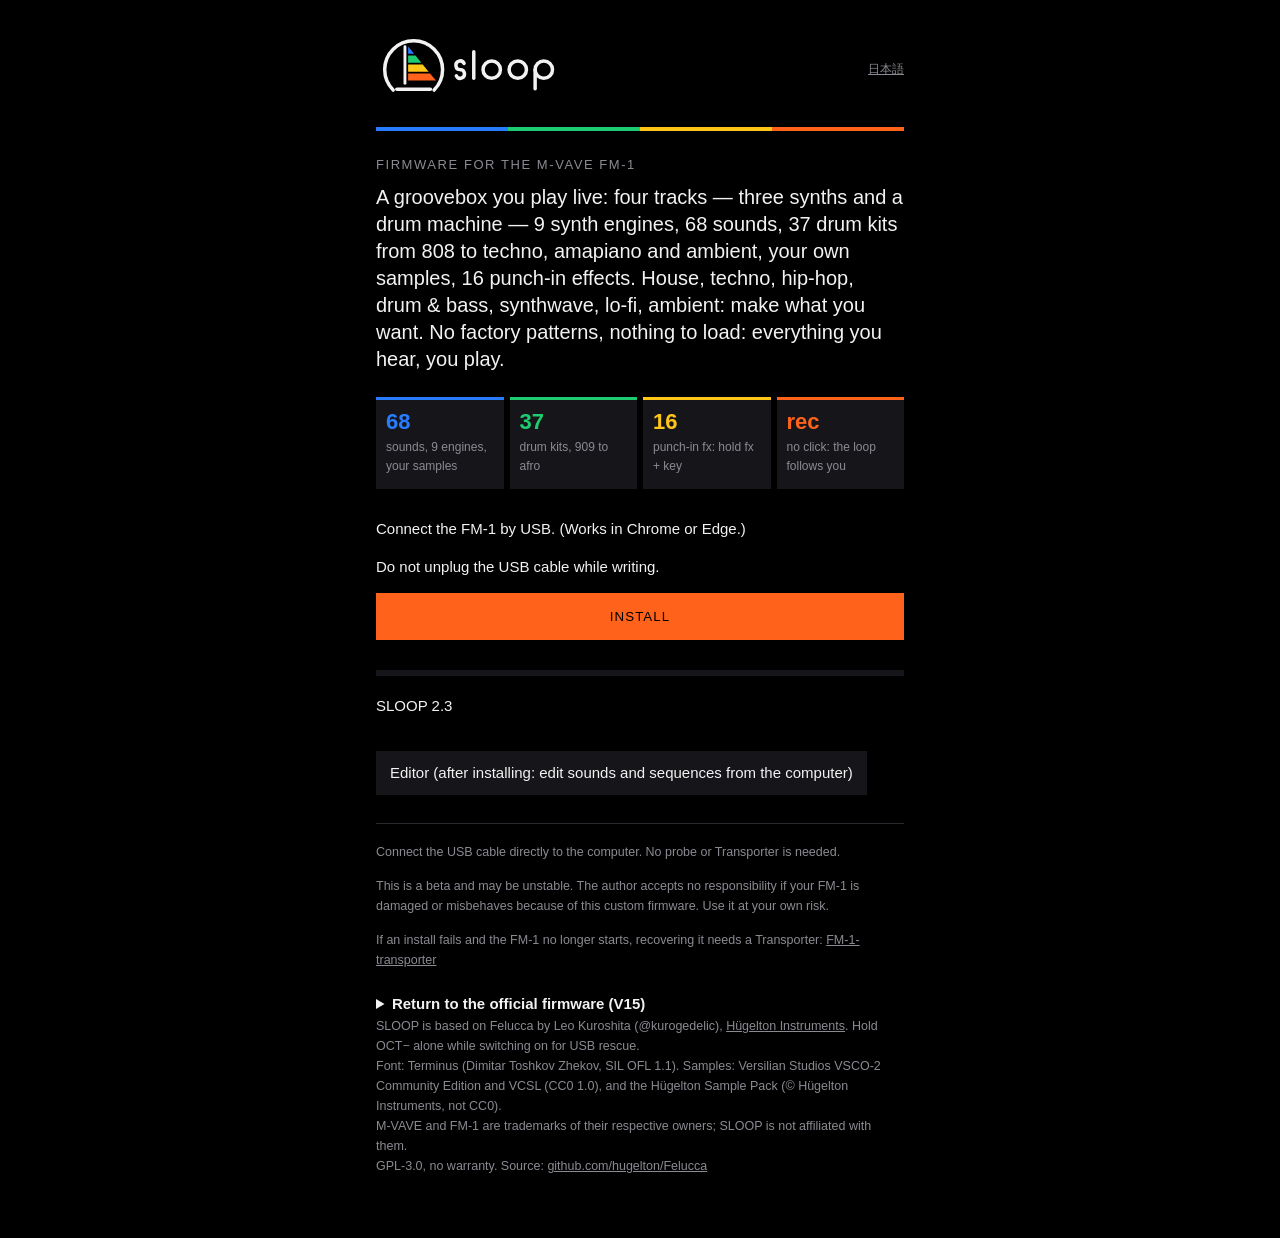
==== webapp/installer/index.html @ 547a5d95 "Publish tested Sloop Salt website and simulator" ====
<!doctype html>
<!-- SPDX-License-Identifier: GPL-3.0-only
     Copyright (C) 2026 Leo Kuroshita (@kurogedelic), Hügelton Instruments -->
<html lang="en">
<head>
<meta charset="utf-8">
<meta name="viewport" content="width=device-width, initial-scale=1">
<title>SLOOP installer</title>
<style>
  :root { --bg: #000; --fg: #f2f2f2; --dim: #8a8a92; --tile: #16161a; --line: #2a2a30;
          --blue: #287cff; --green: #1ecc70; --yellow: #ffc618; --orange: #ff621a; --red: #ff2c34; }
  :root[data-theme="light"] { --bg: #f4f4f2; --fg: #111; --dim: #666; --tile: #e6e6e2; --line: #d0d0cc; }
  * { box-sizing: border-box; }
  body { margin: 0; background: var(--bg); color: var(--fg);
         font: 15px/1.6 "Helvetica Neue", -apple-system, BlinkMacSystemFont, Arial, sans-serif; }
  main { max-width: 560px; margin: 0 auto; padding: 32px 16px 48px; }
  .top { display: flex; align-items: center; justify-content: space-between; gap: 12px; }
  .logo svg { display: block; width: 220px; height: auto; }
  .logo rect:first-child { fill: transparent; }
  .lang { font-size: 12px; color: var(--dim); cursor: pointer; text-decoration: underline; background: none;
          border: 0; padding: 0; text-transform: lowercase; }
  .strip { display: flex; height: 4px; margin: 20px 0 24px; }
  .strip i { flex: 1; } .strip i:nth-child(1) { background: var(--blue); } .strip i:nth-child(2) { background: var(--green); }
  .strip i:nth-child(3) { background: var(--yellow); } .strip i:nth-child(4) { background: var(--orange); }
  h1 { font-size: 13px; font-weight: 500; letter-spacing: .12em; text-transform: uppercase; color: var(--dim); margin: 0 0 8px; }
  .lead { font-size: 20px; line-height: 1.35; margin: 0 0 24px; }
  .tiles { display: grid; grid-template-columns: repeat(4, 1fr); gap: 6px; margin: 0 0 28px; }
  .tile { background: var(--tile); padding: 10px 10px 12px; border-top: 3px solid var(--c); min-height: 92px; }
  .tile b { display: block; font-size: 22px; font-weight: 600; color: var(--c); line-height: 1.1; }
  .tile span { display: block; font-size: 12px; color: var(--dim); text-transform: lowercase; margin-top: 4px; }
  p { margin: 0 0 14px; }
  button#go { font: 600 15px/1 inherit; font-family: inherit; background: var(--orange); color: #000; border: 0;
              padding: 16px 0; width: 100%; cursor: pointer; letter-spacing: .08em; text-transform: uppercase; }
  button#go:disabled { background: var(--tile); color: var(--dim); cursor: default; }
  #status { margin-top: 14px; min-height: 1.6em; font-variant-numeric: tabular-nums; }
  .small { color: var(--dim); font-size: 12.5px; }
  .small a, a { color: inherit; }
  progress { -webkit-appearance: none; appearance: none; width: 100%; height: 6px; margin-top: 16px; border: 0; background: var(--tile); }
  progress::-webkit-progress-bar { background: var(--tile); }
  progress::-webkit-progress-value { background: var(--orange); }
  progress::-moz-progress-bar { background: var(--orange); }
  pre { color: var(--dim); font-size: 11px; white-space: pre-wrap; margin-top: 12px; max-height: 160px; overflow: auto; }
  hr { border: 0; border-top: 1px solid var(--line); margin: 28px 0 18px; }
  .ed { display: inline-block; margin: 8px 0 0; padding: 10px 14px; background: var(--tile); text-decoration: none; }
  details { margin: 22px 0 0; } summary { cursor: pointer; font-weight: 600; }
  button#stock-go { font: 600 14px/1 inherit; font-family: inherit; background: var(--tile); color: var(--fg); border: 1px solid var(--line);
                    padding: 12px 16px; cursor: pointer; }
  button#stock-go:disabled { color: var(--dim); cursor: default; }
  @media (max-width: 420px) { .tiles { grid-template-columns: repeat(2, 1fr); } .logo svg { width: 170px; } }
</style>
</head>
<body>
<main>
  <div class="top"><div class="logo"><svg xmlns="http://www.w3.org/2000/svg" viewBox="0 0 760 260" width="760" height="260" role="img" aria-label="SLOOP">
<rect width="760" height="260" fill="#000"/>
<path d="M59.29 200.71 A100.00 100.00 0 1 1 200.71 200.71" fill="none" stroke="#F2F2F2" stroke-width="12" stroke-linecap="round"/>
<rect x="95.00" y="46.00" width="10" height="136.00" rx="5" fill="#F2F2F2"/>
<polygon points="111.00,50.00 111.00,50.00 131.34,75.00 111.00,75.00" fill="#287CFF"/>
<polygon points="111.00,81.00 136.22,81.00 156.56,106.00 111.00,106.00" fill="#1ECC70"/>
<polygon points="111.00,112.00 161.44,112.00 181.78,137.00 111.00,137.00" fill="#FFC618"/>
<polygon points="111.00,143.00 186.66,143.00 207.00,168.00 111.00,168.00" fill="#FF621A"/>
<rect x="66.00" y="192.00" width="128" height="12" rx="6" fill="#F2F2F2"/>
<path d="M290.88 130.00 A14.88 15.00 0 1 1 304.37 108.66" fill="none" stroke="#F2F2F2" stroke-width="12" stroke-linecap="round"/>
<path d="M290.88 130.00 A14.88 15.00 0 1 1 277.39 151.34" fill="none" stroke="#F2F2F2" stroke-width="12" stroke-linecap="round"/>
<line x1="337.76" y1="68.00" x2="337.76" y2="160.00" stroke="#F2F2F2" stroke-width="12" stroke-linecap="round"/>
<circle cx="399.76" cy="130.00" r="30.00" fill="none" stroke="#F2F2F2" stroke-width="12"/>
<circle cx="489.76" cy="130.00" r="30.00" fill="none" stroke="#F2F2F2" stroke-width="12"/>
<circle cx="579.76" cy="130.00" r="30.00" fill="none" stroke="#F2F2F2" stroke-width="12"/>
<line x1="549.76" y1="130.00" x2="549.76" y2="196.00" stroke="#F2F2F2" stroke-width="12" stroke-linecap="round"/>
</svg>
</div><button class="lang" id="lang"></button></div>
  <div class="strip"><i></i><i></i><i></i><i></i></div>
  
  
  <h1>Firmware for the M-VAVE FM-1</h1>
  <p class="lead">A groovebox you play live: four tracks — three synths and a drum machine — 9 synth engines, 68 sounds, 37 drum kits from 808 to techno, amapiano and ambient, your own samples, 16 punch-in effects. House, techno, hip-hop, drum &amp; bass, synthwave, lo-fi, ambient: make what you want. No factory patterns, nothing to load: everything you hear, you play.</p>
  <div class="tiles">
    <div class="tile" style="--c: var(--blue)"><b>68</b><span>sounds, 9 engines, your samples</span></div>
    <div class="tile" style="--c: var(--green)"><b>37</b><span>drum kits, 909 to afro</span></div>
    <div class="tile" style="--c: var(--yellow)"><b>16</b><span>punch-in fx: hold fx + key</span></div>
    <div class="tile" style="--c: var(--orange)"><b>rec</b><span>no click: the loop follows you</span></div>
  </div>
  <p data-t="intro"></p>
  <p data-t="warn"></p>
  <p><button id="go" disabled data-t="install"></button></p>
  <progress id="bar" max="100" value="0"></progress>
  <p id="status"></p>
  <pre id="log"></pre>
  <a class="ed" href="../editor/" data-t="editor"></a>
  <hr>
  <p class="small" data-t="direct"></p>
  <p class="small" data-t="beta"></p>
  <p class="small"><span data-t="brick"></span>
    <a href="https://github.com/kurogedelic/FM-1-transporter" target="_blank" rel="noopener">FM-1-transporter</a></p>
  <details>
    <summary data-t="stockTitle"></summary>
    <p class="small" data-t="stockHelp"></p>
    <p class="small"><a href="https://www.m-vave.com/download" target="_blank" rel="noopener">www.m-vave.com/download</a></p>
    <p class="small" data-t="stockBackup"></p>
    <p><a class="ed" href="../editor/" data-t="stockEditor"></a></p>
    <p class="small"><label><input id="stock-saved" type="checkbox"> <span data-t="stockSaved"></span></label></p>
    <p class="small"><label><span data-t="stockFile"></span><br><input id="stock-file" type="file" accept=".fwsc"></label></p>
    <p><button id="stock-go" disabled data-t="stockGo"></button></p>
    <p class="small" data-t="back"></p>
  </details>
  <p class="small">SLOOP is based on Felucca by Leo Kuroshita (@kurogedelic), <a href="https://hugelton.com" target="_blank" rel="noopener">Hügelton Instruments</a>.
    Hold OCT− alone while switching on for USB rescue.<br>
    Font: Terminus (Dimitar Toshkov Zhekov, SIL OFL 1.1). Samples: Versilian Studios VSCO-2 Community Edition and VCSL (CC0 1.0), and the Hügelton Sample Pack (© Hügelton Instruments, not CC0).<br>
    M-VAVE and FM-1 are trademarks of their respective owners; SLOOP is not affiliated with them.<br>
    <span data-t="license"></span> <a href="https://github.com/hugelton/Felucca" target="_blank" rel="noopener">github.com/hugelton/Felucca</a></p>
</main>
<script type="module">
// SPDX-License-Identifier: GPL-3.0-only
// Copyright (C) 2026 Leo Kuroshita (@kurogedelic), Hügelton Instruments
//
// FM-1 .fwsc packages in the browser: the package identity and the image the
// device reads during an update.

const BLOCKS = 20, BLK = 0x30, KEEP = 0x2F;

// the package identity ("FM-1_904"): one marker byte after each of the first 20 blocks
function productOf(fwsc) {
  if (fwsc.length < BLOCKS * BLK) throw new Error("not an FM-1 package (too short)");
  let s = "";
  for (let i = 0; i < BLOCKS; i++) {
    const m = fwsc[i * BLK + KEEP];
    if (m !== 0x7D) s += String.fromCharCode((m - i - 1) & 0xFF);
  }
  return s;
}

// the image the device addresses during an update: the .fwsc without the 20 marker bytes
function logicalImage(fwsc) {
  const out = new Uint8Array(fwsc.length - BLOCKS);
  for (let i = 0; i < BLOCKS; i++) out.set(fwsc.subarray(i * BLK, i * BLK + KEEP), i * KEEP);
  out.set(fwsc.subarray(BLOCKS * BLK), BLOCKS * KEEP);
  return out;
}

// The official FM-1 V15 (M-VAVE Downloads -> PC Firmware -> FM-1 V15, FM-1.fwsc), for the return to the
// official firmware: only that exact file is accepted (its SHA-256 pins every byte: the loader, the app, the
// layout; the name of the file proves nothing). The digest is the one Felucca 1.0 pins.
const STOCK_V15_SHA256 = "db1642b2b6fa5c2cccb11ffd13878068bb28601678d3644049f99dc40e7edb8a";
const STOCK_V15_SIZE = 699956;
const STOCK_V15_PRODUCT = "FM-1_015";

async function sha256hex(bytes) {
  const d = await crypto.subtle.digest("SHA-256", bytes);
  return [...new Uint8Array(d)].map((x) => x.toString(16).padStart(2, "0")).join("");
}

async function validateStockPackage(bytes) {
  if (bytes.length !== STOCK_V15_SIZE || await sha256hex(bytes) !== STOCK_V15_SHA256 || productOf(bytes) !== STOCK_V15_PRODUCT)
    throw new Error("select the unmodified official FM-1 V15 file (FM-1.fwsc)");
  return { product: STOCK_V15_PRODUCT, image: logicalImage(bytes) };
}

// SPDX-License-Identifier: GPL-3.0-only
// Copyright (C) 2026 Leo Kuroshita (@kurogedelic), Hügelton Instruments
//
// The FM-1 USB-MIDI update protocol (M-UPGRADE compatible) over WebMIDI.
// Step 1: the running firmware reads parts of the package and stages the update
// loader. Step 2: the loader reads the whole image and writes it. In both steps
// the device sends cmd 0x30 read requests on the logical image and we answer.

const HS_QUERY = [0xF0, 0x00, 0x32, 0x45, 0x00, 0x00, 0x00, 0x40, 0x7F, 0xF7];
const UPGRADE = [0xF0, 0x22, 0x24, 0x35, 0x7F, 0xF7];
const MAXDATA = 512;
const sleep = (ms) => new Promise((r) => setTimeout(r, ms));
const IS_OTA = (id) => /^ota-/i.test(id.model);
// the update loader of SLOOP / Felucca packages ("ota-FM-1_9XX"). A device left in the update mode of another
// firmware (the stock updater's loader) is never written: its loader may lay the image out differently.
const OUR_LOADER = (id) => /^ota-FM-1_9\d\d$/i.test(id.text);

// errors carry a code the pages translate: notfound, model, stopped, noloader, lost, noreturn,
// mismatch (detail: the identity the device reports), badreq, foreign (detail: the loader's identity)
function fail(code, msg, detail = "") { const e = new Error(msg); e.code = code; e.detail = detail; return e; }

function pack7(data) {
  const out = []; let acc = 0, nb = 0;
  for (const b of data) {
    acc |= b << nb; nb += 8;
    while (nb >= 7) { out.push(acc & 0x7F); acc >>>= 7; nb -= 7; }
  }
  if (nb) out.push(acc & 0x7F);
  return out;
}

function unpack7(s) {
  const out = []; let acc = 0, nb = 0;
  for (const b of s) {
    acc |= (b & 0x7F) << nb; nb += 7;
    while (nb >= 8) { out.push(acc & 0xFF); acc >>>= 8; nb -= 8; }
  }
  return out;
}

function response(addr, data, fl = 0) {
  const len = data.length;
  const body = [0x00, 0x59, 0x30, (len + 8) & 0xFF, ((len + 8) >> 8) & 0xFF, 0, fl,
    addr & 0xFF, (addr >>> 8) & 0xFF, (addr >>> 16) & 0xFF, (addr >>> 24) & 0xFF,
    len & 0xFF, (len >> 8) & 0xFF, 0, ...data];
  let s = 0;
  for (let i = 6; i < body.length; i++) s += body[i];
  body.push(~s & 0xFF);
  return [0xF0, ...pack7(body), 0xF7];
}

function parseRequest(pkt) {
  if (pkt[0] !== 0xF0 || pkt[pkt.length - 1] !== 0xF7) return null;
  const u = unpack7(pkt.slice(1, -1));
  if (u.length !== 15 || u[0] !== 0 || u[1] !== 0x59 || u[2] !== 0x30) return null;
  let s = 0;
  for (let i = 6; i < 14; i++) s += u[i];
  if ((~s & 0xFF) !== u[14]) return null;
  return { fl: u[6], addr: (u[7] | (u[8] << 8) | (u[9] << 16) | (u[10] << 24)) >>> 0, len: u[11] | (u[12] << 8) | (u[13] << 16) };
}

function parseIdentity(pkt) {
  const d = unpack7(pkt.slice(1, -1));
  if (d.length !== 34 || d[0] !== 0 || d[1] !== 0x59 || d[2] !== 0x11) return null;
  const txt = String.fromCharCode(...d.slice(6, 33)).replace(/\0+$/, "");
  const m = /^([^_]+)_(\d+)$/.exec(txt);
  return m ? { text: txt, model: m[1], version: parseInt(m[2], 10) } : null;
}

// one MIDI in/out pair with a SysEx queue
class Link {
  constructor(input, output) {
    this.input = input; this.output = output; this.q = []; this.waiter = null;
    input.onmidimessage = (ev) => {
      if (ev.data[0] !== 0xF0) return;
      this.q.push(Array.from(ev.data));
      if (this.waiter) { const w = this.waiter; this.waiter = null; w(); }
    };
  }
  get lost() { return this.input.state === "disconnected" || this.output.state === "disconnected"; }
  // false when the port is gone (unplugged): WebMIDI throws on a disconnected output
  send(bytes) {
    try { this.output.send(bytes); return true; } catch (_) { return false; }
  }
  drain() { this.q.length = 0; }
  async read(ms) {
    if (!this.q.length) {
      let tm;
      await Promise.race([new Promise((r) => { this.waiter = r; }), new Promise((r) => { tm = setTimeout(r, ms); })]);
      clearTimeout(tm);
      this.waiter = null;
    }
    return this.q.shift() || null;
  }
  close() { this.input.onmidimessage = null; }
}

async function handshake(link, tries = 3) {
  link.drain();
  for (let t = 0; t < tries; t++) {
    if (!link.send(HS_QUERY)) return null;
    const end = Date.now() + 1000;
    while (Date.now() < end) {
      const p = await link.read(end - Date.now());
      if (!p) break;
      const id = parseIdentity(p);
      if (id) return id;
    }
  }
  return null;
}

class Updater {
  constructor(access, log) {
    this.access = access;
    this.log = log || (() => {});
  }

  // every in/out pair with the same port name that answers the handshake
  async find(filter) {
    const outs = [...this.access.outputs.values()];
    for (const input of this.access.inputs.values()) {
      if (input.state === "disconnected") continue;
      if (!/fm-1|felucca|ota|composite|sinco|usb-midi/i.test(input.name || "")) continue;   // never probe other gear
      const output = outs.find((o) => o.name === input.name) || (outs.length === 1 ? outs[0] : null);
      if (!output) continue;
      try { await input.open(); await output.open(); } catch (_) { continue; }
      const link = new Link(input, output);
      const id = await handshake(link, 2);
      if (id && (!filter || filter(id))) return { link, id, name: input.name };
      link.close();
    }
    return null;
  }

  async waitFor(filter, ms) {
    const end = Date.now() + ms;
    while (Date.now() < end) {
      const dev = await this.find(filter);
      if (dev) return dev;
      await sleep(1000);
    }
    return null;
  }

  // serve read requests until the device asks for one of the finish addresses; stops early
  // when the port disappears (lost: true) instead of waiting out idleMs
  async serve(link, image, finishAddr, idleMs, onProgress) {
    let served = 0, last = Date.now();
    for (;;) {
      const pkt = await link.read(1000);
      if (!pkt) {
        if (link.lost) return { served, finished: false, lost: true };
        if (Date.now() - last > idleMs) return { served, finished: false };
        continue;
      }
      const r = parseRequest(pkt);
      if (!r) continue;
      last = Date.now();
      if (r.addr === 0xE0000000 || r.addr === 0xF0000000) {
        link.send(response(r.addr, [...new TextEncoder().encode("success"), 0]));
        if (r.addr === finishAddr) return { served, finished: true };
        continue;
      }
      if (r.len > MAXDATA || r.addr + r.len > image.length) throw fail("badreq", `bad request ${r.addr.toString(16)}+${r.len}`);
      await sleep(10);
      if (!link.send(response(r.addr, Array.from(image.subarray(r.addr, r.addr + r.len)), r.fl))) {
        return { served, finished: false, lost: true };
      }
      served++;
      if (onProgress) onProgress(served, r.addr);
    }
  }

  // full install: running firmware -> loader -> new firmware
  async install(image, product, onStep) {
    const step = onStep || (() => {});
    const dev = await this.find((id) => !IS_OTA(id));
    if (!dev) throw fail("notfound", "FM-1 not found (USB cable, and no other app using it?)");
    const [model] = product.split("_");
    if (dev.id.model !== model) { dev.link.close(); throw fail("model", `the device is ${dev.id.text}, the package is for ${product}`); }
    step("start", dev.id.text);
    dev.link.send(UPGRADE);
    await sleep(2000);
    const s1 = await this.serve(dev.link, image, 0xE0000000, 8000, (n) => step("verify", n));
    dev.link.close();
    if (!s1.finished) throw fail(s1.lost ? "lost" : "stopped", `the device ${s1.lost ? "was disconnected" : "stopped"} after ${s1.served} requests: nothing was written`);
    step("loader");
    await sleep(3000);
    const ota = await this.waitFor(IS_OTA, 30000);
    if (!ota) throw fail("noloader", "the update loader did not appear. Replug the USB cable and press Install again: the device stays in update mode until it is finished.");
    const s2 = await this.write(ota, image, step);
    if (!s2.finished) throw fail(s2.lost ? "lost" : "stopped", `the loader ${s2.lost ? "was disconnected" : "stopped"} after ${s2.served} requests. Replug and press Install again to resume.`);
    step("reboot");
    await sleep(3000);
    const back = await this.waitFor((id) => !IS_OTA(id), 40000);
    if (!back) throw fail("noreturn", "the device did not come back: power-cycle it");
    back.link.close();
    if (back.id.text !== product) throw fail("mismatch", `installed, but the device reports ${back.id.text}`, back.id.text);
    step("done", back.id.text);
    return back.id.text;
  }

  // step 2 with the loader found by find()/waitFor()
  async write(ota, image, step) {
    ota.link.send(UPGRADE);
    await sleep(2000);
    const s2 = await this.serve(ota.link, image, 0xF0000000, 180000, (n) => step("write", n));
    ota.link.close();
    return s2;
  }

  // resume: the device is already in update mode (loader) -> true when the write finished. Only SLOOP's
  // own loader is resumed, except for the return to the official firmware (opts.product: the official
  // package, its identity checked once the FM-1 is back, after Felucca 1.0): that one is the official
  // loader's own image, as M-UPGRADE would write it
  async resume(image, onStep, opts = {}) {
    const ota = await this.find(IS_OTA);
    if (!ota) return false;
    if (!OUR_LOADER(ota.id) && !opts.product) {
      ota.link.close();
      throw fail("foreign", `the FM-1 is in the update mode of another firmware (${ota.id.text}): finish that update with its own updater`, ota.id.text);
    }
    const step = onStep || (() => {});
    if (!(await this.write(ota, image, step)).finished) return false;
    if (opts.product) {
      step("reboot");
      await sleep(3000);
      const back = await this.waitFor((id) => !IS_OTA(id), 40000);
      if (!back) throw fail("noreturn", "the FM-1 did not come back after the write: power-cycle it");
      back.link.close();
      if (back.id.text !== opts.product) throw fail("mismatch", `written, but the FM-1 reports ${back.id.text}`, back.id.text);
      step("done", back.id.text);
    }
    return true;
  }
}

const $ = (id) => document.getElementById(id);
const TEXT = {
  ja: {
    intro: "FM-1 を USB で接続してください。（Chrome か Edge で使えます）",
    warn: "書き込み中は USB を抜かないでください。",
    install: "インストール", other: "English",
    editor: "エディタ（インストール後、パソコンから音色やシーケンスを編集）",
    direct: "USB ケーブルはパソコンに直接つないでください。Probe や Transporter などの機材は不要です。",
    brick: "万一インストールに失敗して起動しなくなった場合は、復旧に Transporter が必要です:",
    beta: "これはベータ版で、不安定な場合があります。このカスタムファームウェアを使ったことで FM-1 が壊れたり不具合が起きたりしても、作者は一切の責任を負いません。自己責任でお使いください。",
    back: "公式ファームウェアに戻すには、M-VAVE 公式のアップデーター M-UPGRADE（Downloads → PC Software → M-UPGRADE）と公式ファームウェア（PC Firmware → FM-1 V15）が必要です。",
    nomidi: "このブラウザでは使えません。Chrome か Edge で開いてください。", loadfail: "読み込めませんでした: ",
    start: "開始します", verify: "確認中", loader: "書き込みモードに切り替え中", write: "書き込み中",
    reboot: "再起動中", done: "完了しました", stopped: "途中で止まりました。USB を挿し直してもう一度押してください。",
    error: "エラー: ",
    denied: "MIDI（SysEx）の使用が許可されませんでした。アドレスバーのサイト設定で MIDI を許可して、もう一度押してください。",
    notfound: "FM-1 が見つかりません。USB ケーブル（データ通信用か）を確かめ、MIDI を使う他のアプリを閉じてから、もう一度押してください。",
    model: "接続されている機器は FM-1 ではありません。",
    lost: "USB の接続が切れました。挿し直してもう一度押してください。",
    noloader: "書き込みモードの FM-1 が見つかりません。USB を挿し直してもう一度押してください（終わるまで書き込みモードのままです）。",
    noreturn: "FM-1 が戻ってきません。電源を入れ直してください。",
    mismatch: "書き込みは終わりましたが、FM-1 が別のバージョンを報告しています: ",
    foreign: "FM-1 は別のファームウェアの書き込みモードです。そのアップデーター（M-UPGRADE）で書き込みを終えてから、もう一度インストールしてください: ",
    badpkg: "インストールするファイルが壊れています。ページを再読み込みしてください。",
    leave: "書き込み中です。ページを閉じないでください。",
    license: "GPL-3.0、無保証。ソース:",
    stockTitle: "公式ファームウェア（V15）に戻す",
    stockHelp: "M-VAVE のサイトから公式の FM-1 V15 をダウンロードし、中の FM-1.fwsc（変更していないもの）を選んでください。ファイルはこのブラウザの中で確認され、どこにも送られません。",
    stockBackup: "公式ファームウェアは SLOOP の曲・プロジェクト・サンプルを開けません。先にエディタでバックアップを保存してください（Projects → Backup）。SLOOP を入れ直せば、エディタから復元できます。",
    stockEditor: "エディタを開いてバックアップする", stockSaved: "バックアップをパソコンに保存しました",
    stockFile: "公式の FM-1.fwsc", stockGo: "公式 V15 をインストール",
    stockValid: "公式 V15 を確認しました", stockBad: "公式 V15 ではありません: ",
    stockConfirm: "FM-1 に公式 V15 をインストールします。SLOOP の曲は公式ファームウェアでは開けません。バックアップは保存しましたか？",
    stockFinish: "FM-1 は SLOOP の書き込みモードです。先に「インストール」で SLOOP の書き込みを終えてから、公式 V15 に戻してください。",
    back: "M-VAVE のアップデーター M-UPGRADE（Downloads → PC Software）でも戻せます。FM-1 が見つからない場合は、MIDI を使う他のアプリとブラウザのタブを閉じてください。",
  },
  en: {
    intro: "Connect the FM-1 by USB. (Works in Chrome or Edge.)",
    warn: "Do not unplug the USB cable while writing.",
    install: "Install", other: "日本語",
    editor: "Editor (after installing: edit sounds and sequences from the computer)",
    direct: "Connect the USB cable directly to the computer. No probe or Transporter is needed.",
    brick: "If an install fails and the FM-1 no longer starts, recovering it needs a Transporter:",
    beta: "This is a beta and may be unstable. The author accepts no responsibility if your FM-1 is damaged or misbehaves because of this custom firmware. Use it at your own risk.",
    back: "To go back to the official firmware you need M-VAVE's official updater, M-UPGRADE (Downloads → PC Software → M-UPGRADE), and the official firmware (PC Firmware → FM-1 V15).",
    nomidi: "This browser cannot do it. Open the page in Chrome or Edge.", loadfail: "Could not load: ",
    start: "Starting", verify: "Verifying", loader: "Switching to update mode", write: "Writing",
    reboot: "Restarting", done: "Done", stopped: "Stopped. Replug the USB cable and press Install again.",
    error: "Error: ",
    denied: "MIDI (SysEx) access was not allowed. Allow MIDI in the site settings (address bar) and press Install again.",
    notfound: "FM-1 not found. Check the USB cable (a data cable), close other apps that use MIDI, and press Install again.",
    model: "The connected device is not an FM-1.",
    lost: "The USB connection was lost. Replug it and press Install again.",
    noloader: "The FM-1 in update mode was not found. Replug the USB cable and press Install again (it stays in update mode until it is finished).",
    noreturn: "The FM-1 did not come back. Power-cycle it.",
    mismatch: "Written, but the FM-1 reports another version: ",
    foreign: "The FM-1 is in the update mode of another firmware. Finish that update with its own updater (M-UPGRADE), then press Install again: ",
    badpkg: "The file to install is damaged. Reload the page.",
    leave: "Writing. Do not close the page.",
    license: "GPL-3.0, no warranty. Source:",
    stockTitle: "Return to the official firmware (V15)",
    stockHelp: "Download the official FM-1 V15 from M-VAVE and select the FM-1.fwsc inside it, unmodified. The file is checked in this browser; it is not sent anywhere.",
    stockBackup: "The official firmware cannot open SLOOP's music, projects or samples. Save a backup with the editor first (Projects → Backup); reinstall SLOOP and restore it from the editor whenever you want them back.",
    stockEditor: "Open the editor to back up", stockSaved: "I saved a backup on this computer",
    stockFile: "The official FM-1.fwsc", stockGo: "Install the official V15",
    stockValid: "Official V15 verified", stockBad: "Not the official V15: ",
    stockConfirm: "Install the official V15 on the FM-1? The official firmware cannot open SLOOP's music. Did you save a backup?",
    stockFinish: "The FM-1 is in SLOOP's update mode. Press Install to finish the SLOOP update first, then return to the official V15.",
    back: "M-VAVE's own updater, M-UPGRADE (Downloads → PC Software), works too. If it does not find the FM-1, close every other app and browser tab that uses MIDI.",
  },
};
let lang = (navigator.language || "en").toLowerCase().startsWith("ja") ? "ja" : "en";
const t = (k) => TEXT[lang][k];
let lastKey = null, lastArg = "";
function applyLang() {
  document.documentElement.lang = lang;
  document.querySelectorAll("[data-t]").forEach((e) => { e.textContent = t(e.dataset.t); });
  $("lang").textContent = t("other");
  if (lastKey) $("status").textContent = t(lastKey) + lastArg;
}
$("lang").addEventListener("click", () => { lang = lang === "ja" ? "en" : "ja"; applyLang(); });
applyLang();
const sayK = (k, arg = "") => { lastKey = k; lastArg = arg; $("status").textContent = t(k) + arg; };
const say = (txt) => { lastKey = null; $("status").textContent = txt; };
const log = (t) => { $("log").textContent += t + "\n"; };
let image = null;
const meta = {"version": "2.3", "product": "FM-1_900", "pkg": "../../firmware/sloop-2.3.fwsc", "sha256": "f4866903ca3304a2c2c788ef6929d3bb0dcf8468c90b61495e038e97ffb1fa00"};

let writing = false, stock = null;
const lockAll = (on) => {
  writing = on;
  $("go").disabled = on || !image;
  $("stock-go").disabled = on || !stock || !$("stock-saved").checked;
  $("stock-file").disabled = on;
};
window.addEventListener("beforeunload", (e) => { if (writing) { e.preventDefault(); e.returnValue = t("leave"); } });

(async () => {
  if (!navigator.requestMIDIAccess) { sayK("nomidi"); return; }
  try {
    const r = await fetch(meta.pkg);
    if (!r.ok) throw new Error(`${meta.pkg}: HTTP ${r.status}`);
    const pkg = new Uint8Array(await r.arrayBuffer());
    if (productOf(pkg) !== meta.product) { sayK("badpkg"); return; }
    if (meta.sha256 && self.crypto && crypto.subtle) {   /* a damaged download is never offered (the loader checks its CRC too) */
      const h = [...new Uint8Array(await crypto.subtle.digest("SHA-256", pkg))].map((b) => b.toString(16).padStart(2, "0")).join("");
      if (h !== meta.sha256) { sayK("badpkg"); log(`sha256 ${h}, expected ${meta.sha256}`); return; }
    }
    image = logicalImage(pkg);
    say(`SLOOP ${meta.version}`);
    lockAll(writing);
  } catch (e) { sayK("loadfail", e.message); }
})();

const total = 74 + 1179;                           /* reads: step 1, step 2 (head + app area, SLOOP 2.0 loader) */
const step = (k, a) => {
  log(`${k} ${a ?? ""}`);
  if (k === "start") sayK("start");
  if (k === "verify") { sayK("verify"); $("bar").value = Math.min(100, (a / total) * 100); }
  if (k === "loader") sayK("loader");
  if (k === "write") { sayK("write"); $("bar").value = Math.min(100, ((74 + a) / total) * 100); }
  if (k === "reboot") sayK("reboot");
  if (k === "done") { $("bar").value = 100; sayK("done"); }
};
const failed = (e) => {
  if (e && e.code && TEXT[lang][e.code]) sayK(e.code, e.detail || "");
  else sayK("error", e && e.message);
  log(String(e && e.stack || e));
};

$("go").addEventListener("click", async () => {
  if (writing) return;
  lockAll(true);
  let midi;
  try { midi = await navigator.requestMIDIAccess({ sysex: true }); }
  catch (e) { sayK("denied"); lockAll(false); return; }
  try {
    const up = new Updater(midi, log);
    const ota = await up.find((id) => /^ota-/i.test(id.model));
    if (ota) {
      ota.link.close();
      sayK((await up.resume(image, step)) ? "done" : "stopped");
    } else {
      await up.install(image, meta.product, step);
    }
  } catch (e) { failed(e); }
  lockAll(false);
});

/* back to the official V15 (after Felucca 1.0): only the exact official file, a backup first (the editor),
   through the same update path as M-UPGRADE; a device left in the official updater's mode is finished */
$("stock-saved").addEventListener("change", () => lockAll(writing));
$("stock-file").addEventListener("change", async () => {
  const f = $("stock-file").files[0];
  stock = null;
  lockAll(writing);
  if (!f) return;
  try { stock = await validateStockPackage(new Uint8Array(await f.arrayBuffer())); sayK("stockValid"); }
  catch (e) { sayK("stockBad", e.message); }
  lockAll(writing);
});
$("stock-go").addEventListener("click", async () => {
  if (writing || !stock || !$("stock-saved").checked || !confirm(t("stockConfirm"))) return;
  lockAll(true);
  let midi;
  try { midi = await navigator.requestMIDIAccess({ sysex: true }); }
  catch (e) { sayK("denied"); lockAll(false); return; }
  try {
    const up = new Updater(midi, log);
    const ota = await up.find((id) => /^ota-/i.test(id.model));
    if (ota) {
      ota.link.close();
      if (OUR_LOADER(ota.id)) sayK("stockFinish");    /* SLOOP's loader: finish SLOOP first (Install) */
      else sayK((await up.resume(stock.image, step, { product: stock.product })) ? "done" : "stopped");
    } else {
      await up.install(stock.image, stock.product, step);
    }
  } catch (e) { failed(e); }
  lockAll(false);
});
</script>
</body>
</html>
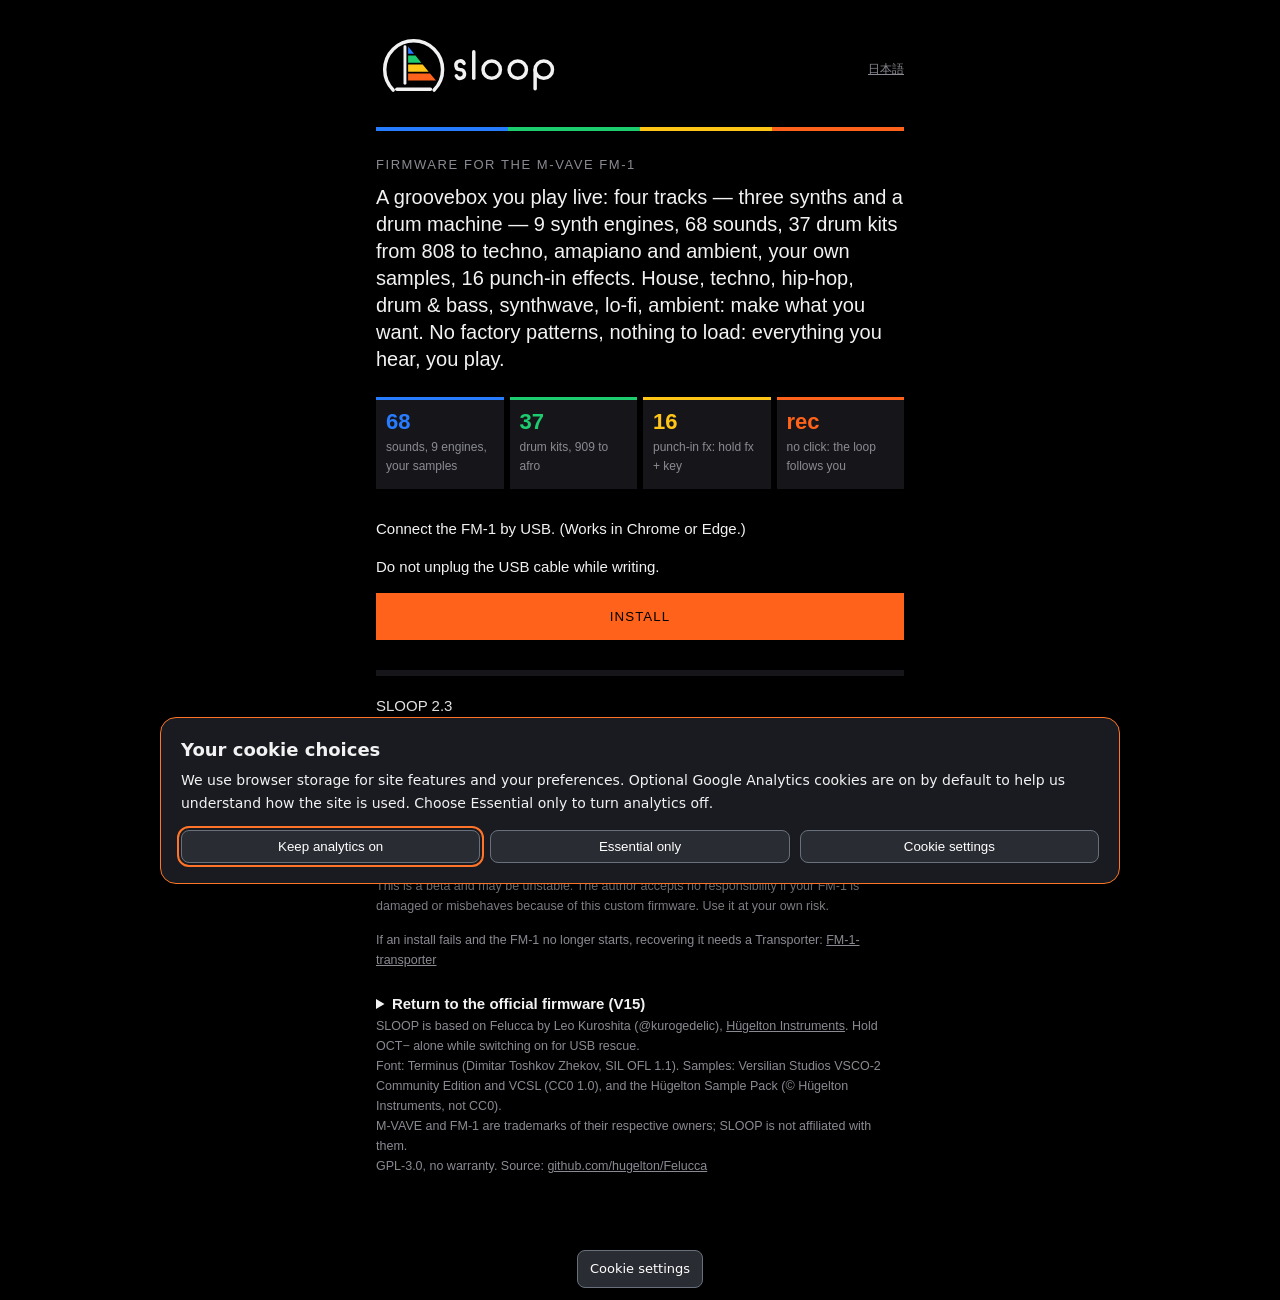
==== commit c91c5e49: "Publish shared Analytics integration" ====
--- a/webapp/installer/index.html
+++ b/webapp/installer/index.html
@@ -48,7 +48,7 @@
   button#stock-go:disabled { color: var(--dim); cursor: default; }
   @media (max-width: 420px) { .tiles { grid-template-columns: repeat(2, 1fr); } .logo svg { width: 170px; } }
 </style>
-</head>
+<link rel="stylesheet" href="analytics.css"><script defer src="analytics.js"></script></head>
 <body>
 <main>
   <div class="top"><div class="logo"><svg xmlns="http://www.w3.org/2000/svg" viewBox="0 0 760 260" width="760" height="260" role="img" aria-label="SLOOP">
--- a/webapp/installer/analytics.css
+++ b/webapp/installer/analytics.css
@@ -0,0 +1,21 @@
+/* SPDX-License-Identifier: GPL-3.0-only; adapted from Felucca Salt by Chance Roth. */
+.analytics-choice { margin:auto; width:min(520px,calc(100vw - 32px)); max-height:calc(100dvh - 32px); box-sizing:border-box; overflow:auto; padding:24px; border:1px solid var(--accent,#ff7428); border-radius:16px; font:14px/1.6 var(--ui-font,system-ui,sans-serif); color:var(--fg,#eee); background:var(--panel,#191b20); box-shadow:0 24px 80px #0009; }
+.analytics-choice::backdrop { background:#0009; backdrop-filter:blur(4px); }
+.analytics-banner { position:fixed; z-index:10000; inset:auto 16px 16px; max-width:960px; margin-inline:auto; box-sizing:border-box; padding:20px; border:1px solid var(--accent,#ff7428); border-radius:16px; color:var(--fg,#eee); background:var(--panel,#191b20); font:14px/1.6 var(--ui-font,system-ui,sans-serif); box-shadow:0 8px 40px #0006; max-height:calc(100dvh - 32px); overflow:auto; }
+.analytics-banner[hidden] { display:none; }
+.analytics-banner h2 { margin:0; padding:0; border:0; color:var(--fg,#eee); font:700 18px/1.3 var(--ui-font,system-ui,sans-serif); text-transform:none; }
+.analytics-banner p { margin:8px 0 0; }
+.analytics-banner .analytics-actions { margin-top:16px; }
+.analytics-banner :is(button,a):focus-visible { outline:2px solid var(--accent,#ff7428); outline-offset:3px; }
+.analytics-heading { display:flex; align-items:center; justify-content:space-between; gap:16px; }
+.analytics-heading h2 { margin:0; border:0; padding:0; font:700 20px/1.3 var(--ui-font,system-ui,sans-serif); color:var(--fg,#eee); text-transform:none; }
+.analytics-heading [data-close] { padding:0; width:36px; height:36px; flex-shrink:0; font-size:24px; }
+.analytics-choice p { margin:18px 0; }
+.analytics-choice a { color:inherit; }
+.analytics-actions { display:flex; flex-wrap:wrap; gap:10px; margin-top:22px; }
+.analytics-actions button { flex:1 1 130px; padding:10px 12px; }
+.analytics-actions button[aria-pressed=true] { outline:2px solid var(--accent,#ff7428); outline-offset:2px; }
+.analytics-choice :is(button,a):focus-visible { outline:2px solid var(--accent,#ff7428); outline-offset:3px; }
+.settings-menu .analytics-menu-button { width:100%; margin-top:10px; }
+ .analytics-choice button,.analytics-banner button,.analytics-menu-button {border:1px solid #68717b;border-radius:8px;background:#292c33;color:#fff;padding:8px 12px;cursor:pointer}
+.analytics-menu-button {display:block;margin:12px auto;font:13px/1.5 system-ui}
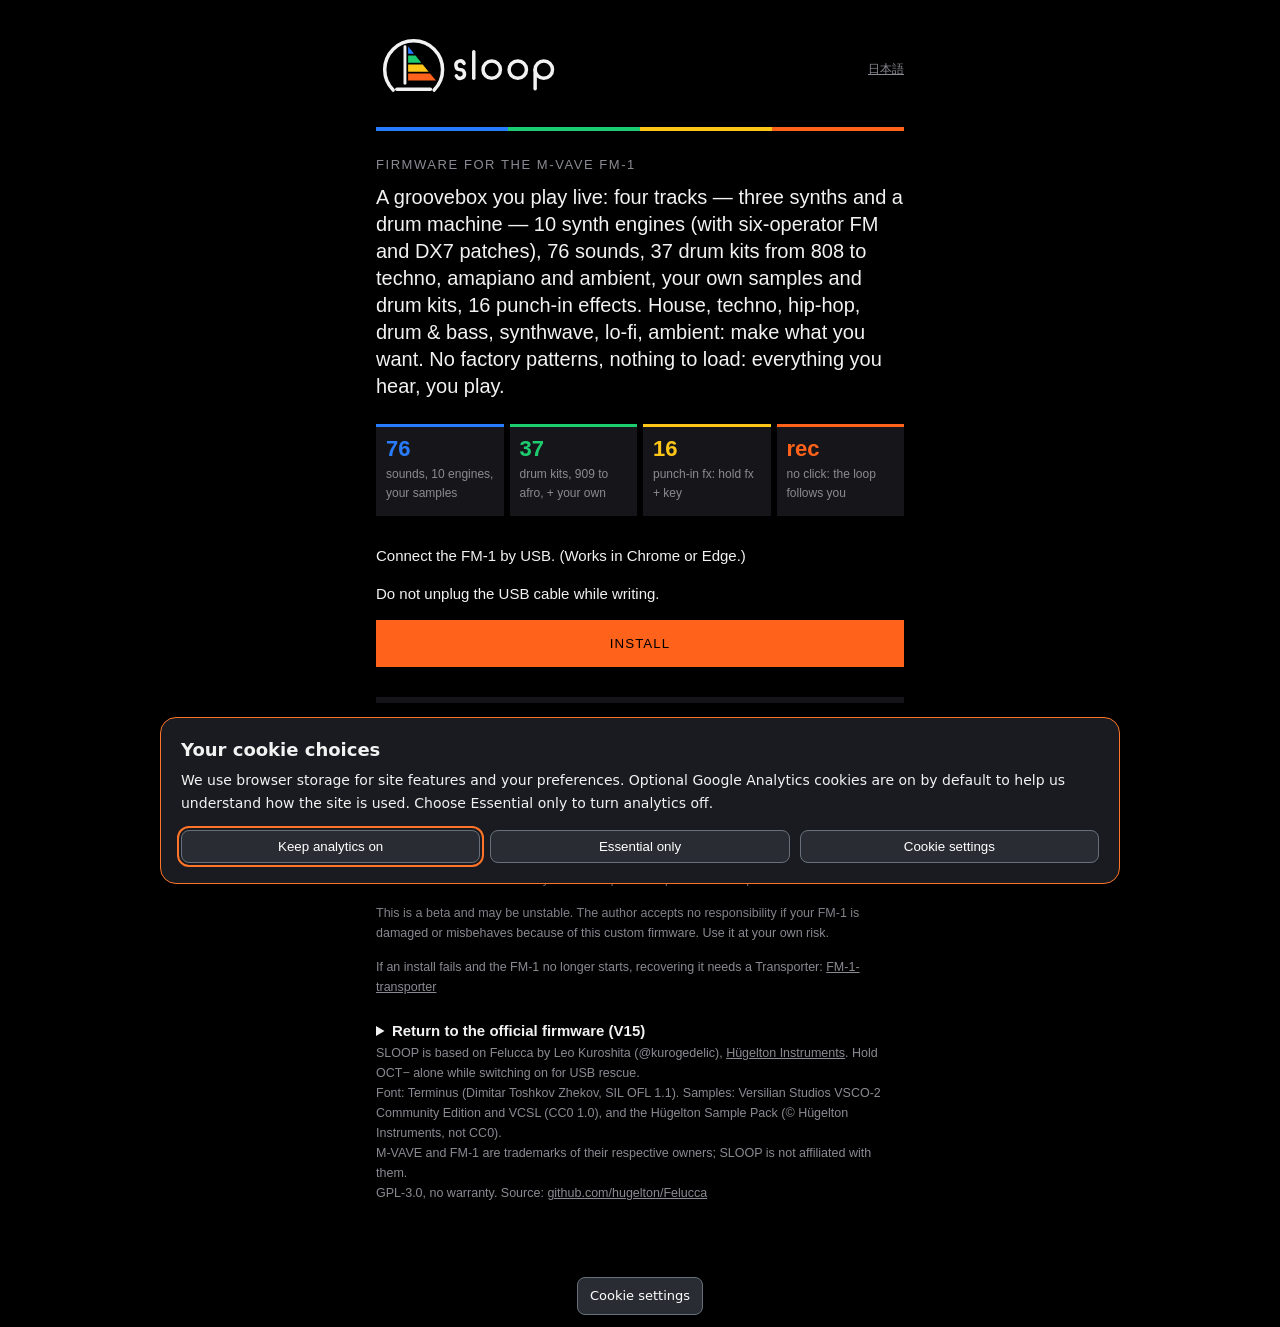
==== commit bf4160a0: "Publish SLOOP 2.4.1 installer and Studio" ====
--- a/webapp/installer/index.html
+++ b/webapp/installer/index.html
@@ -73,10 +73,10 @@
   
   
   <h1>Firmware for the M-VAVE FM-1</h1>
-  <p class="lead">A groovebox you play live: four tracks — three synths and a drum machine — 9 synth engines, 68 sounds, 37 drum kits from 808 to techno, amapiano and ambient, your own samples, 16 punch-in effects. House, techno, hip-hop, drum &amp; bass, synthwave, lo-fi, ambient: make what you want. No factory patterns, nothing to load: everything you hear, you play.</p>
+  <p class="lead">A groovebox you play live: four tracks — three synths and a drum machine — 10 synth engines (with six-operator FM and DX7 patches), 76 sounds, 37 drum kits from 808 to techno, amapiano and ambient, your own samples and drum kits, 16 punch-in effects. House, techno, hip-hop, drum &amp; bass, synthwave, lo-fi, ambient: make what you want. No factory patterns, nothing to load: everything you hear, you play.</p>
   <div class="tiles">
-    <div class="tile" style="--c: var(--blue)"><b>68</b><span>sounds, 9 engines, your samples</span></div>
-    <div class="tile" style="--c: var(--green)"><b>37</b><span>drum kits, 909 to afro</span></div>
+    <div class="tile" style="--c: var(--blue)"><b>76</b><span>sounds, 10 engines, your samples</span></div>
+    <div class="tile" style="--c: var(--green)"><b>37</b><span>drum kits, 909 to afro, + your own</span></div>
     <div class="tile" style="--c: var(--yellow)"><b>16</b><span>punch-in fx: hold fx + key</span></div>
     <div class="tile" style="--c: var(--orange)"><b>rec</b><span>no click: the loop follows you</span></div>
   </div>
@@ -479,7 +479,7 @@
 const say = (txt) => { lastKey = null; $("status").textContent = txt; };
 const log = (t) => { $("log").textContent += t + "\n"; };
 let image = null;
-const meta = {"version": "2.3", "product": "FM-1_900", "pkg": "../../firmware/sloop-2.3.fwsc", "sha256": "f4866903ca3304a2c2c788ef6929d3bb0dcf8468c90b61495e038e97ffb1fa00"};
+const meta = {"version": "2.4.1", "product": "FM-1_900", "pkg": "../../firmware/sloop-2.4.1.fwsc", "sha256": "98ccc614d67a6fe48ee180368d5586b64f071f3c196224bfff3daef1631fb005"};
 
 let writing = false, stock = null;
 const lockAll = (on) => {
